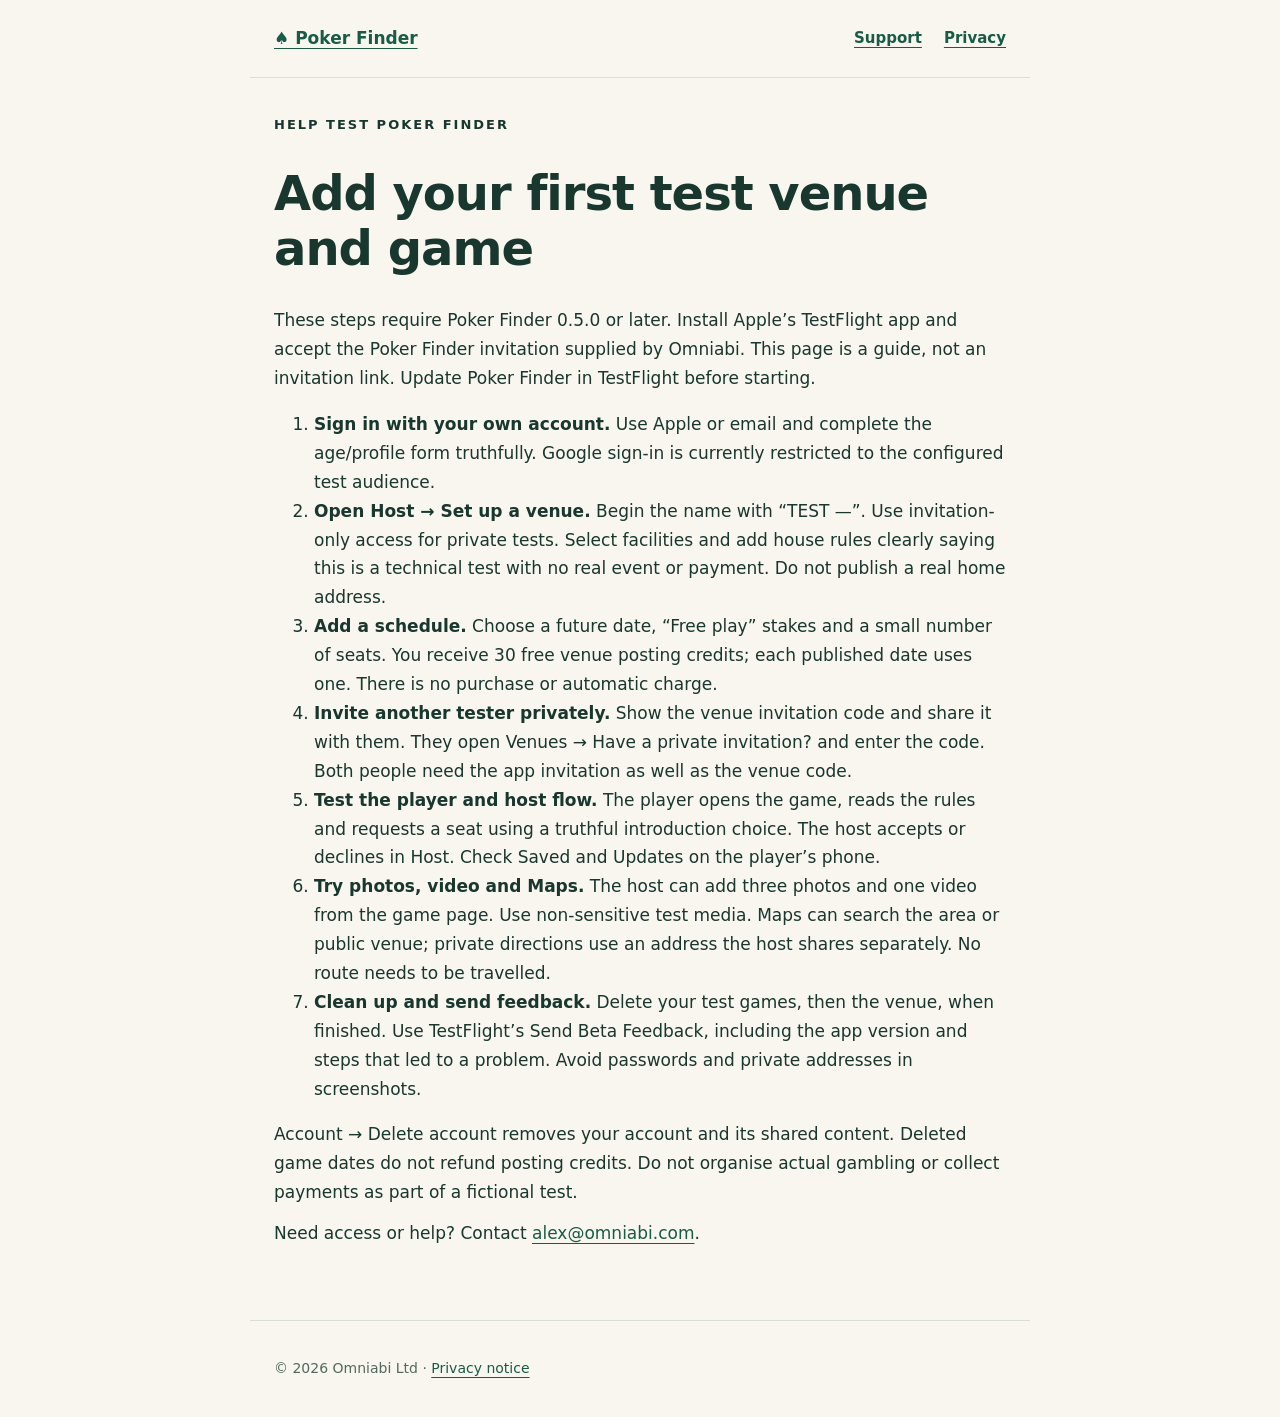
==== beta.html @ f82c7d9d "Add map privacy details and beta host guide" ====
<!doctype html>
<html lang="en"><head><meta charset="utf-8"><meta name="viewport" content="width=device-width,initial-scale=1"><title>Beta host guide · Poker Finder</title><link rel="stylesheet" href="style.css"></head><body><header><a href="./">♠ Poker Finder</a><nav aria-label="Main navigation"><a href="./">Support</a><a href="privacy.html">Privacy</a></nav></header><main><p class="eyebrow">Help test Poker Finder</p><h1>Add your first test venue and game</h1><p>These steps require Poker Finder 0.5.0 or later. Install Apple’s TestFlight app and accept the Poker Finder invitation supplied by Omniabi. This page is a guide, not an invitation link. Update Poker Finder in TestFlight before starting.</p><ol><li><strong>Sign in with your own account.</strong> Use Apple or email and complete the age/profile form truthfully. Google sign-in is currently restricted to the configured test audience.</li><li><strong>Open Host → Set up a venue.</strong> Begin the name with “TEST —”. Use invitation-only access for private tests. Select facilities and add house rules clearly saying this is a technical test with no real event or payment. Do not publish a real home address.</li><li><strong>Add a schedule.</strong> Choose a future date, “Free play” stakes and a small number of seats. You receive 30 free venue posting credits; each published date uses one. There is no purchase or automatic charge.</li><li><strong>Invite another tester privately.</strong> Show the venue invitation code and share it with them. They open Venues → Have a private invitation? and enter the code. Both people need the app invitation as well as the venue code.</li><li><strong>Test the player and host flow.</strong> The player opens the game, reads the rules and requests a seat using a truthful introduction choice. The host accepts or declines in Host. Check Saved and Updates on the player’s phone.</li><li><strong>Try photos, video and Maps.</strong> The host can add three photos and one video from the game page. Use non-sensitive test media. Maps can search the area or public venue; private directions use an address the host shares separately. No route needs to be travelled.</li><li><strong>Clean up and send feedback.</strong> Delete your test games, then the venue, when finished. Use TestFlight’s Send Beta Feedback, including the app version and steps that led to a problem. Avoid passwords and private addresses in screenshots.</li></ol><p>Account → Delete account removes your account and its shared content. Deleted game dates do not refund posting credits. Do not organise actual gambling or collect payments as part of a fictional test.</p><p>Need access or help? Contact <a href="mailto:alex@omniabi.com">alex@omniabi.com</a>.</p></main><footer><p>© 2026 Omniabi Ltd · <a href="privacy.html">Privacy notice</a></p></footer></body></html>
---- style.css ----
*{box-sizing:border-box}body{margin:0;background:#f8f6ef;color:#18372e;font:17px/1.7 system-ui,-apple-system,sans-serif}header,main,footer{max-width:780px;margin:auto;padding:24px}header{display:flex;justify-content:space-between;align-items:center;border-bottom:1px solid #d9ded7;gap:20px}header a{font-weight:700}a{color:#185c48;text-underline-offset:4px}nav{display:flex;gap:22px;font-size:15px}h1{font-size:clamp(32px,6vw,48px);line-height:1.15;letter-spacing:-1px;margin:30px 0}h2{font-size:22px;margin:36px 0 10px}p{margin:12px 0}footer{font-size:14px;border-top:1px solid #d9ded7;margin-top:36px;color:#52695f}.eyebrow{font-size:13px;font-weight:700;letter-spacing:2px;text-transform:uppercase}.card{padding:24px;border:1px solid #d9ded7;border-radius:18px;margin:28px 0;background:white}:focus-visible{outline:3px solid #b9792a;outline-offset:4px}@media(max-width:480px){header{align-items:flex-start;flex-direction:column}main{padding-top:12px}}
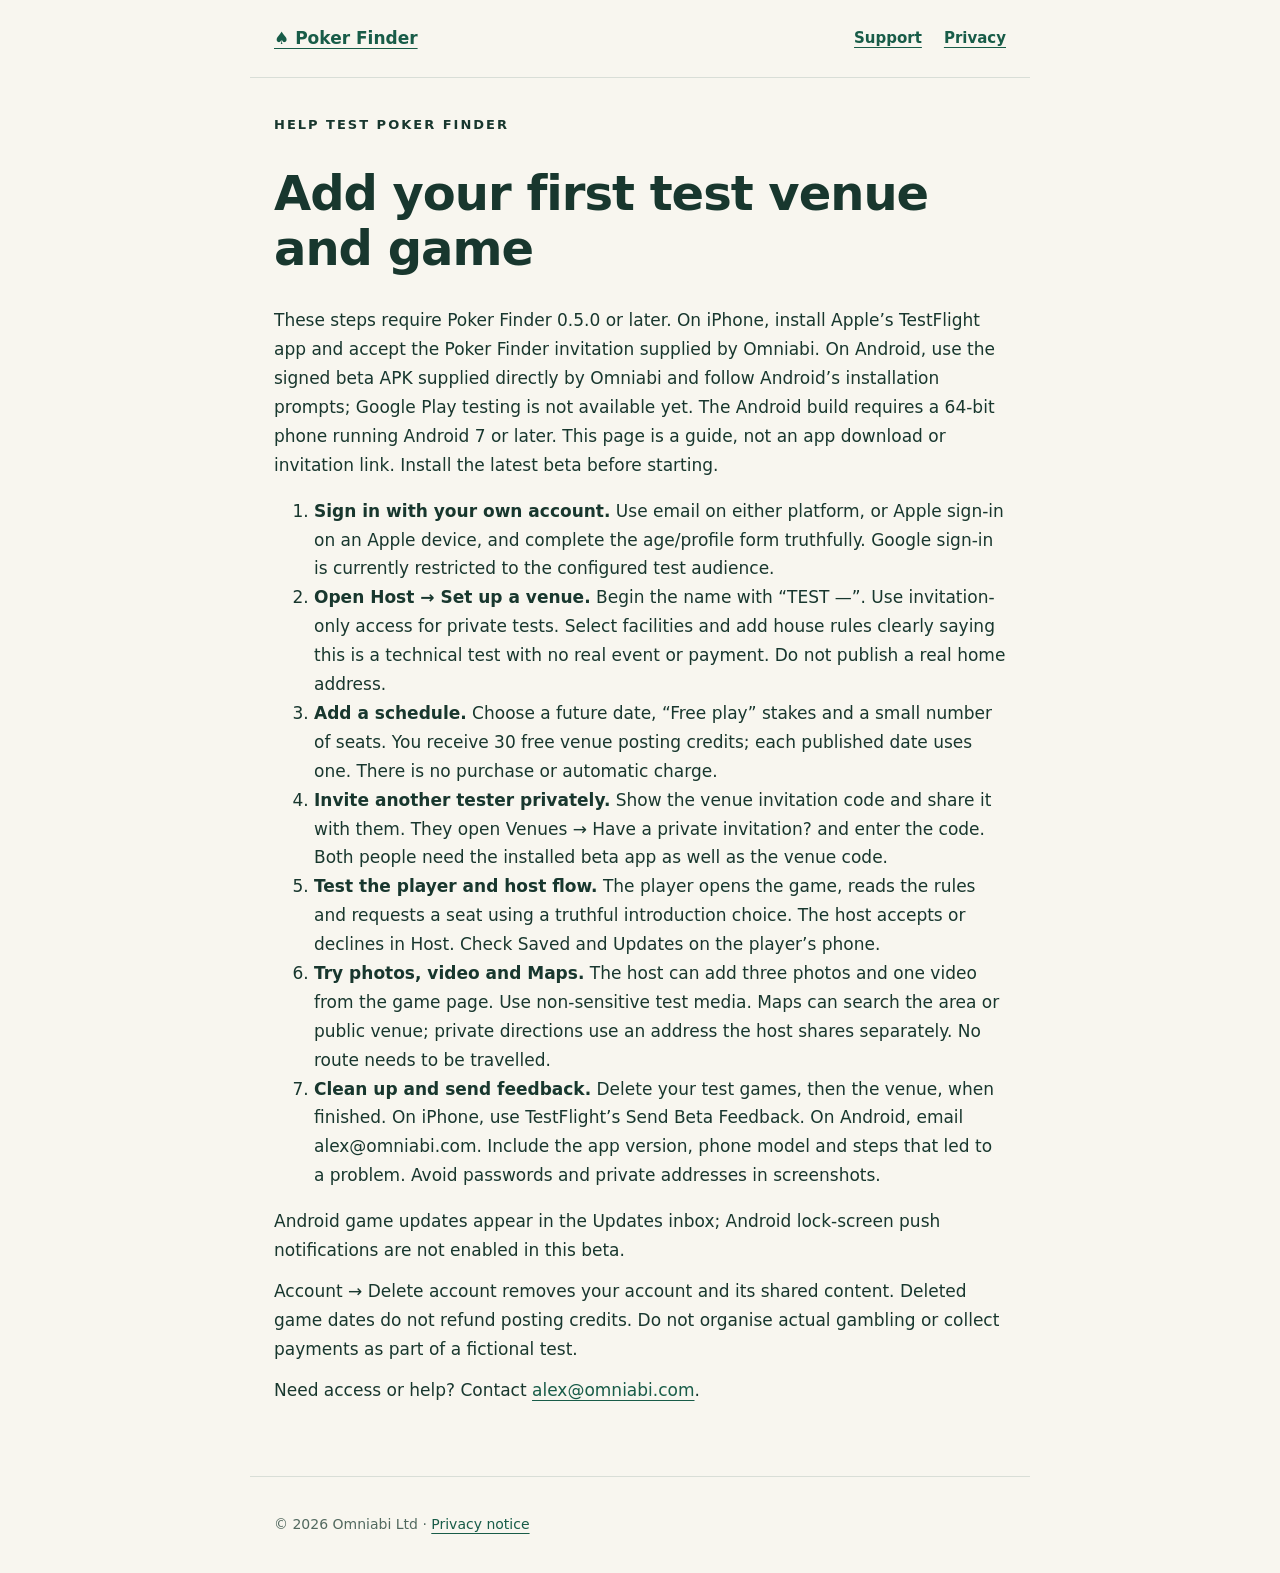
==== commit 8164eaec: "Document Android beta access and Maps privacy" ====
--- a/beta.html
+++ b/beta.html
@@ -1,2 +1,2 @@
 <!doctype html>
-<html lang="en"><head><meta charset="utf-8"><meta name="viewport" content="width=device-width,initial-scale=1"><title>Beta host guide · Poker Finder</title><link rel="stylesheet" href="style.css"></head><body><header><a href="./">♠ Poker Finder</a><nav aria-label="Main navigation"><a href="./">Support</a><a href="privacy.html">Privacy</a></nav></header><main><p class="eyebrow">Help test Poker Finder</p><h1>Add your first test venue and game</h1><p>These steps require Poker Finder 0.5.0 or later. Install Apple’s TestFlight app and accept the Poker Finder invitation supplied by Omniabi. This page is a guide, not an invitation link. Update Poker Finder in TestFlight before starting.</p><ol><li><strong>Sign in with your own account.</strong> Use Apple or email and complete the age/profile form truthfully. Google sign-in is currently restricted to the configured test audience.</li><li><strong>Open Host → Set up a venue.</strong> Begin the name with “TEST —”. Use invitation-only access for private tests. Select facilities and add house rules clearly saying this is a technical test with no real event or payment. Do not publish a real home address.</li><li><strong>Add a schedule.</strong> Choose a future date, “Free play” stakes and a small number of seats. You receive 30 free venue posting credits; each published date uses one. There is no purchase or automatic charge.</li><li><strong>Invite another tester privately.</strong> Show the venue invitation code and share it with them. They open Venues → Have a private invitation? and enter the code. Both people need the app invitation as well as the venue code.</li><li><strong>Test the player and host flow.</strong> The player opens the game, reads the rules and requests a seat using a truthful introduction choice. The host accepts or declines in Host. Check Saved and Updates on the player’s phone.</li><li><strong>Try photos, video and Maps.</strong> The host can add three photos and one video from the game page. Use non-sensitive test media. Maps can search the area or public venue; private directions use an address the host shares separately. No route needs to be travelled.</li><li><strong>Clean up and send feedback.</strong> Delete your test games, then the venue, when finished. Use TestFlight’s Send Beta Feedback, including the app version and steps that led to a problem. Avoid passwords and private addresses in screenshots.</li></ol><p>Account → Delete account removes your account and its shared content. Deleted game dates do not refund posting credits. Do not organise actual gambling or collect payments as part of a fictional test.</p><p>Need access or help? Contact <a href="mailto:alex@omniabi.com">alex@omniabi.com</a>.</p></main><footer><p>© 2026 Omniabi Ltd · <a href="privacy.html">Privacy notice</a></p></footer></body></html>
+<html lang="en"><head><meta charset="utf-8"><meta name="viewport" content="width=device-width,initial-scale=1"><title>Beta host guide · Poker Finder</title><link rel="stylesheet" href="style.css"></head><body><header><a href="./">♠ Poker Finder</a><nav aria-label="Main navigation"><a href="./">Support</a><a href="privacy.html">Privacy</a></nav></header><main><p class="eyebrow">Help test Poker Finder</p><h1>Add your first test venue and game</h1><p>These steps require Poker Finder 0.5.0 or later. On iPhone, install Apple’s TestFlight app and accept the Poker Finder invitation supplied by Omniabi. On Android, use the signed beta APK supplied directly by Omniabi and follow Android’s installation prompts; Google Play testing is not available yet. The Android build requires a 64-bit phone running Android 7 or later. This page is a guide, not an app download or invitation link. Install the latest beta before starting.</p><ol><li><strong>Sign in with your own account.</strong> Use email on either platform, or Apple sign-in on an Apple device, and complete the age/profile form truthfully. Google sign-in is currently restricted to the configured test audience.</li><li><strong>Open Host → Set up a venue.</strong> Begin the name with “TEST —”. Use invitation-only access for private tests. Select facilities and add house rules clearly saying this is a technical test with no real event or payment. Do not publish a real home address.</li><li><strong>Add a schedule.</strong> Choose a future date, “Free play” stakes and a small number of seats. You receive 30 free venue posting credits; each published date uses one. There is no purchase or automatic charge.</li><li><strong>Invite another tester privately.</strong> Show the venue invitation code and share it with them. They open Venues → Have a private invitation? and enter the code. Both people need the installed beta app as well as the venue code.</li><li><strong>Test the player and host flow.</strong> The player opens the game, reads the rules and requests a seat using a truthful introduction choice. The host accepts or declines in Host. Check Saved and Updates on the player’s phone.</li><li><strong>Try photos, video and Maps.</strong> The host can add three photos and one video from the game page. Use non-sensitive test media. Maps can search the area or public venue; private directions use an address the host shares separately. No route needs to be travelled.</li><li><strong>Clean up and send feedback.</strong> Delete your test games, then the venue, when finished. On iPhone, use TestFlight’s Send Beta Feedback. On Android, email alex@omniabi.com. Include the app version, phone model and steps that led to a problem. Avoid passwords and private addresses in screenshots.</li></ol><p>Android game updates appear in the Updates inbox; Android lock-screen push notifications are not enabled in this beta.</p><p>Account → Delete account removes your account and its shared content. Deleted game dates do not refund posting credits. Do not organise actual gambling or collect payments as part of a fictional test.</p><p>Need access or help? Contact <a href="mailto:alex@omniabi.com">alex@omniabi.com</a>.</p></main><footer><p>© 2026 Omniabi Ltd · <a href="privacy.html">Privacy notice</a></p></footer></body></html>
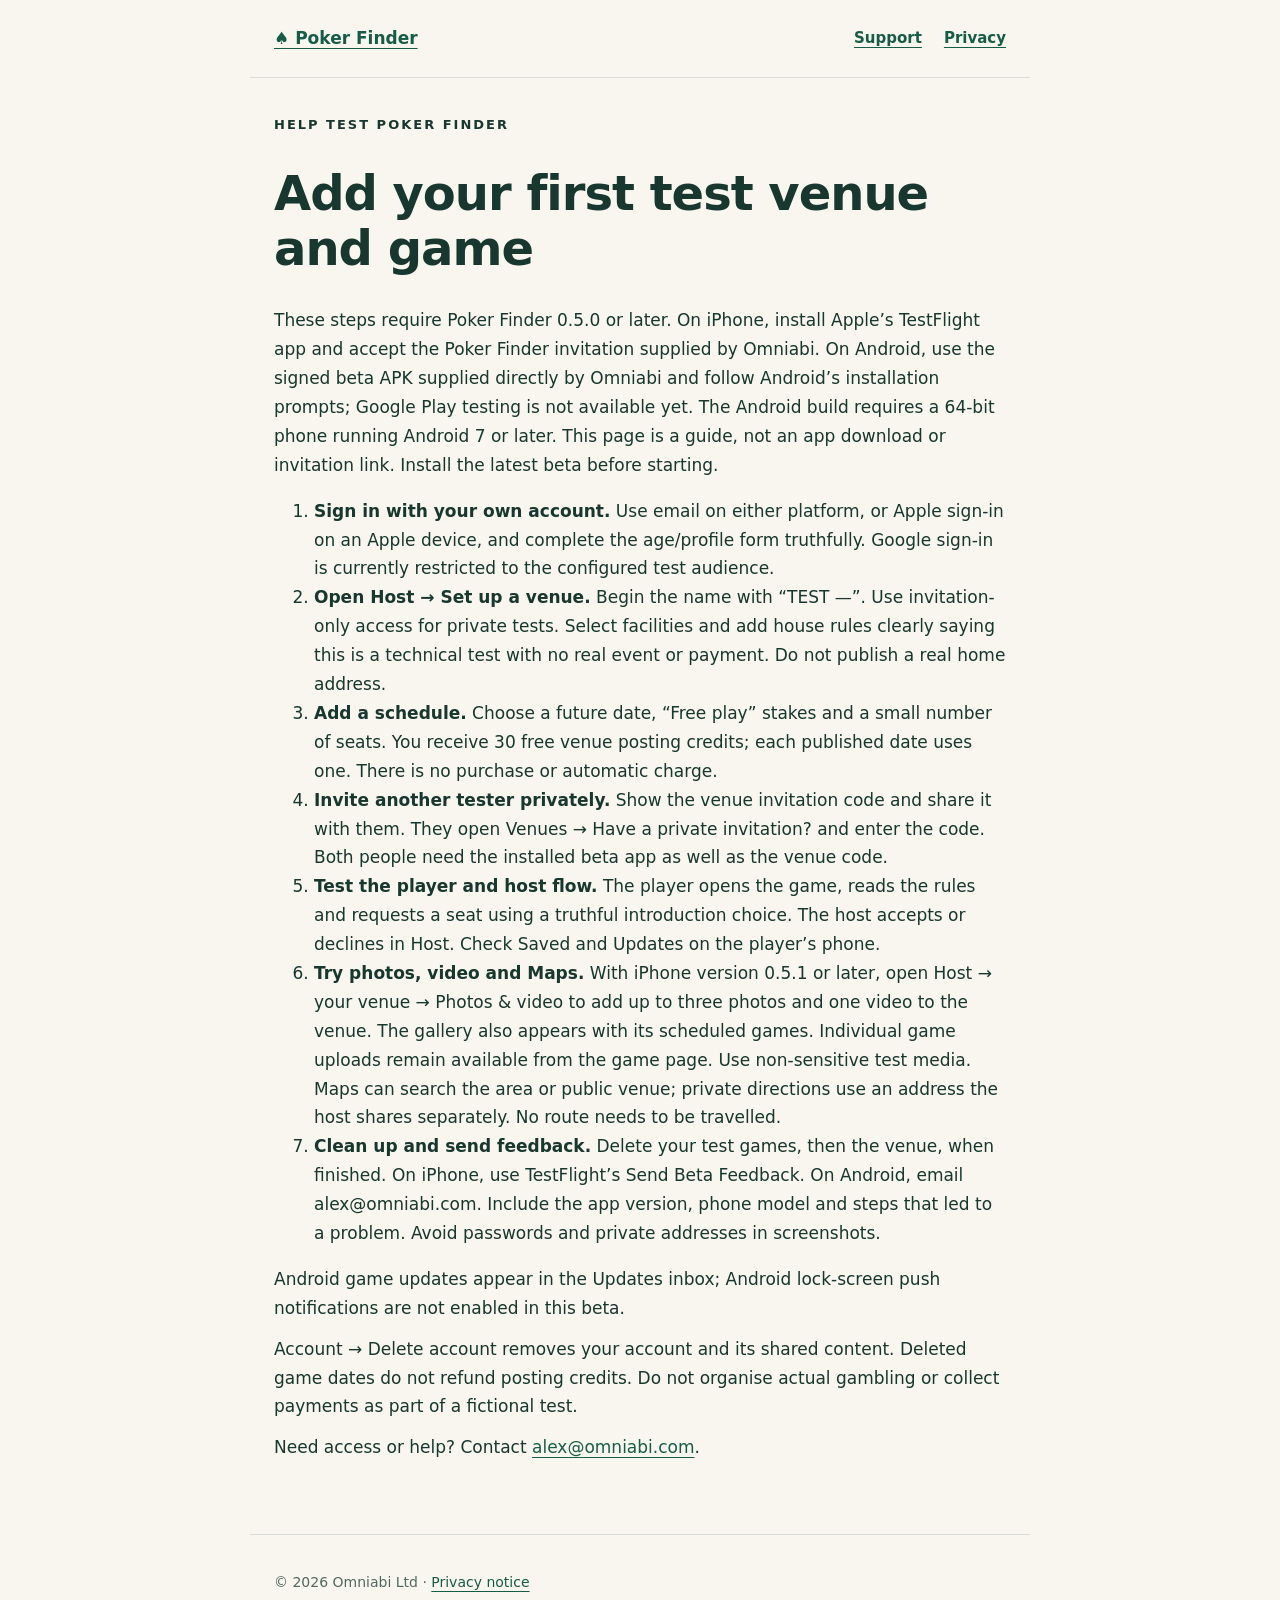
==== commit 73ac48f5: "Explain venue galleries in beta guide and privacy notice" ====
--- a/beta.html
+++ b/beta.html
@@ -1,2 +1,2 @@
 <!doctype html>
-<html lang="en"><head><meta charset="utf-8"><meta name="viewport" content="width=device-width,initial-scale=1"><title>Beta host guide · Poker Finder</title><link rel="stylesheet" href="style.css"></head><body><header><a href="./">♠ Poker Finder</a><nav aria-label="Main navigation"><a href="./">Support</a><a href="privacy.html">Privacy</a></nav></header><main><p class="eyebrow">Help test Poker Finder</p><h1>Add your first test venue and game</h1><p>These steps require Poker Finder 0.5.0 or later. On iPhone, install Apple’s TestFlight app and accept the Poker Finder invitation supplied by Omniabi. On Android, use the signed beta APK supplied directly by Omniabi and follow Android’s installation prompts; Google Play testing is not available yet. The Android build requires a 64-bit phone running Android 7 or later. This page is a guide, not an app download or invitation link. Install the latest beta before starting.</p><ol><li><strong>Sign in with your own account.</strong> Use email on either platform, or Apple sign-in on an Apple device, and complete the age/profile form truthfully. Google sign-in is currently restricted to the configured test audience.</li><li><strong>Open Host → Set up a venue.</strong> Begin the name with “TEST —”. Use invitation-only access for private tests. Select facilities and add house rules clearly saying this is a technical test with no real event or payment. Do not publish a real home address.</li><li><strong>Add a schedule.</strong> Choose a future date, “Free play” stakes and a small number of seats. You receive 30 free venue posting credits; each published date uses one. There is no purchase or automatic charge.</li><li><strong>Invite another tester privately.</strong> Show the venue invitation code and share it with them. They open Venues → Have a private invitation? and enter the code. Both people need the installed beta app as well as the venue code.</li><li><strong>Test the player and host flow.</strong> The player opens the game, reads the rules and requests a seat using a truthful introduction choice. The host accepts or declines in Host. Check Saved and Updates on the player’s phone.</li><li><strong>Try photos, video and Maps.</strong> The host can add three photos and one video from the game page. Use non-sensitive test media. Maps can search the area or public venue; private directions use an address the host shares separately. No route needs to be travelled.</li><li><strong>Clean up and send feedback.</strong> Delete your test games, then the venue, when finished. On iPhone, use TestFlight’s Send Beta Feedback. On Android, email alex@omniabi.com. Include the app version, phone model and steps that led to a problem. Avoid passwords and private addresses in screenshots.</li></ol><p>Android game updates appear in the Updates inbox; Android lock-screen push notifications are not enabled in this beta.</p><p>Account → Delete account removes your account and its shared content. Deleted game dates do not refund posting credits. Do not organise actual gambling or collect payments as part of a fictional test.</p><p>Need access or help? Contact <a href="mailto:alex@omniabi.com">alex@omniabi.com</a>.</p></main><footer><p>© 2026 Omniabi Ltd · <a href="privacy.html">Privacy notice</a></p></footer></body></html>
+<html lang="en"><head><meta charset="utf-8"><meta name="viewport" content="width=device-width,initial-scale=1"><title>Beta host guide · Poker Finder</title><link rel="stylesheet" href="style.css"></head><body><header><a href="./">♠ Poker Finder</a><nav aria-label="Main navigation"><a href="./">Support</a><a href="privacy.html">Privacy</a></nav></header><main><p class="eyebrow">Help test Poker Finder</p><h1>Add your first test venue and game</h1><p>These steps require Poker Finder 0.5.0 or later. On iPhone, install Apple’s TestFlight app and accept the Poker Finder invitation supplied by Omniabi. On Android, use the signed beta APK supplied directly by Omniabi and follow Android’s installation prompts; Google Play testing is not available yet. The Android build requires a 64-bit phone running Android 7 or later. This page is a guide, not an app download or invitation link. Install the latest beta before starting.</p><ol><li><strong>Sign in with your own account.</strong> Use email on either platform, or Apple sign-in on an Apple device, and complete the age/profile form truthfully. Google sign-in is currently restricted to the configured test audience.</li><li><strong>Open Host → Set up a venue.</strong> Begin the name with “TEST —”. Use invitation-only access for private tests. Select facilities and add house rules clearly saying this is a technical test with no real event or payment. Do not publish a real home address.</li><li><strong>Add a schedule.</strong> Choose a future date, “Free play” stakes and a small number of seats. You receive 30 free venue posting credits; each published date uses one. There is no purchase or automatic charge.</li><li><strong>Invite another tester privately.</strong> Show the venue invitation code and share it with them. They open Venues → Have a private invitation? and enter the code. Both people need the installed beta app as well as the venue code.</li><li><strong>Test the player and host flow.</strong> The player opens the game, reads the rules and requests a seat using a truthful introduction choice. The host accepts or declines in Host. Check Saved and Updates on the player’s phone.</li><li><strong>Try photos, video and Maps.</strong> With iPhone version 0.5.1 or later, open Host → your venue → Photos &amp; video to add up to three photos and one video to the venue. The gallery also appears with its scheduled games. Individual game uploads remain available from the game page. Use non-sensitive test media. Maps can search the area or public venue; private directions use an address the host shares separately. No route needs to be travelled.</li><li><strong>Clean up and send feedback.</strong> Delete your test games, then the venue, when finished. On iPhone, use TestFlight’s Send Beta Feedback. On Android, email alex@omniabi.com. Include the app version, phone model and steps that led to a problem. Avoid passwords and private addresses in screenshots.</li></ol><p>Android game updates appear in the Updates inbox; Android lock-screen push notifications are not enabled in this beta.</p><p>Account → Delete account removes your account and its shared content. Deleted game dates do not refund posting credits. Do not organise actual gambling or collect payments as part of a fictional test.</p><p>Need access or help? Contact <a href="mailto:alex@omniabi.com">alex@omniabi.com</a>.</p></main><footer><p>© 2026 Omniabi Ltd · <a href="privacy.html">Privacy notice</a></p></footer></body></html>
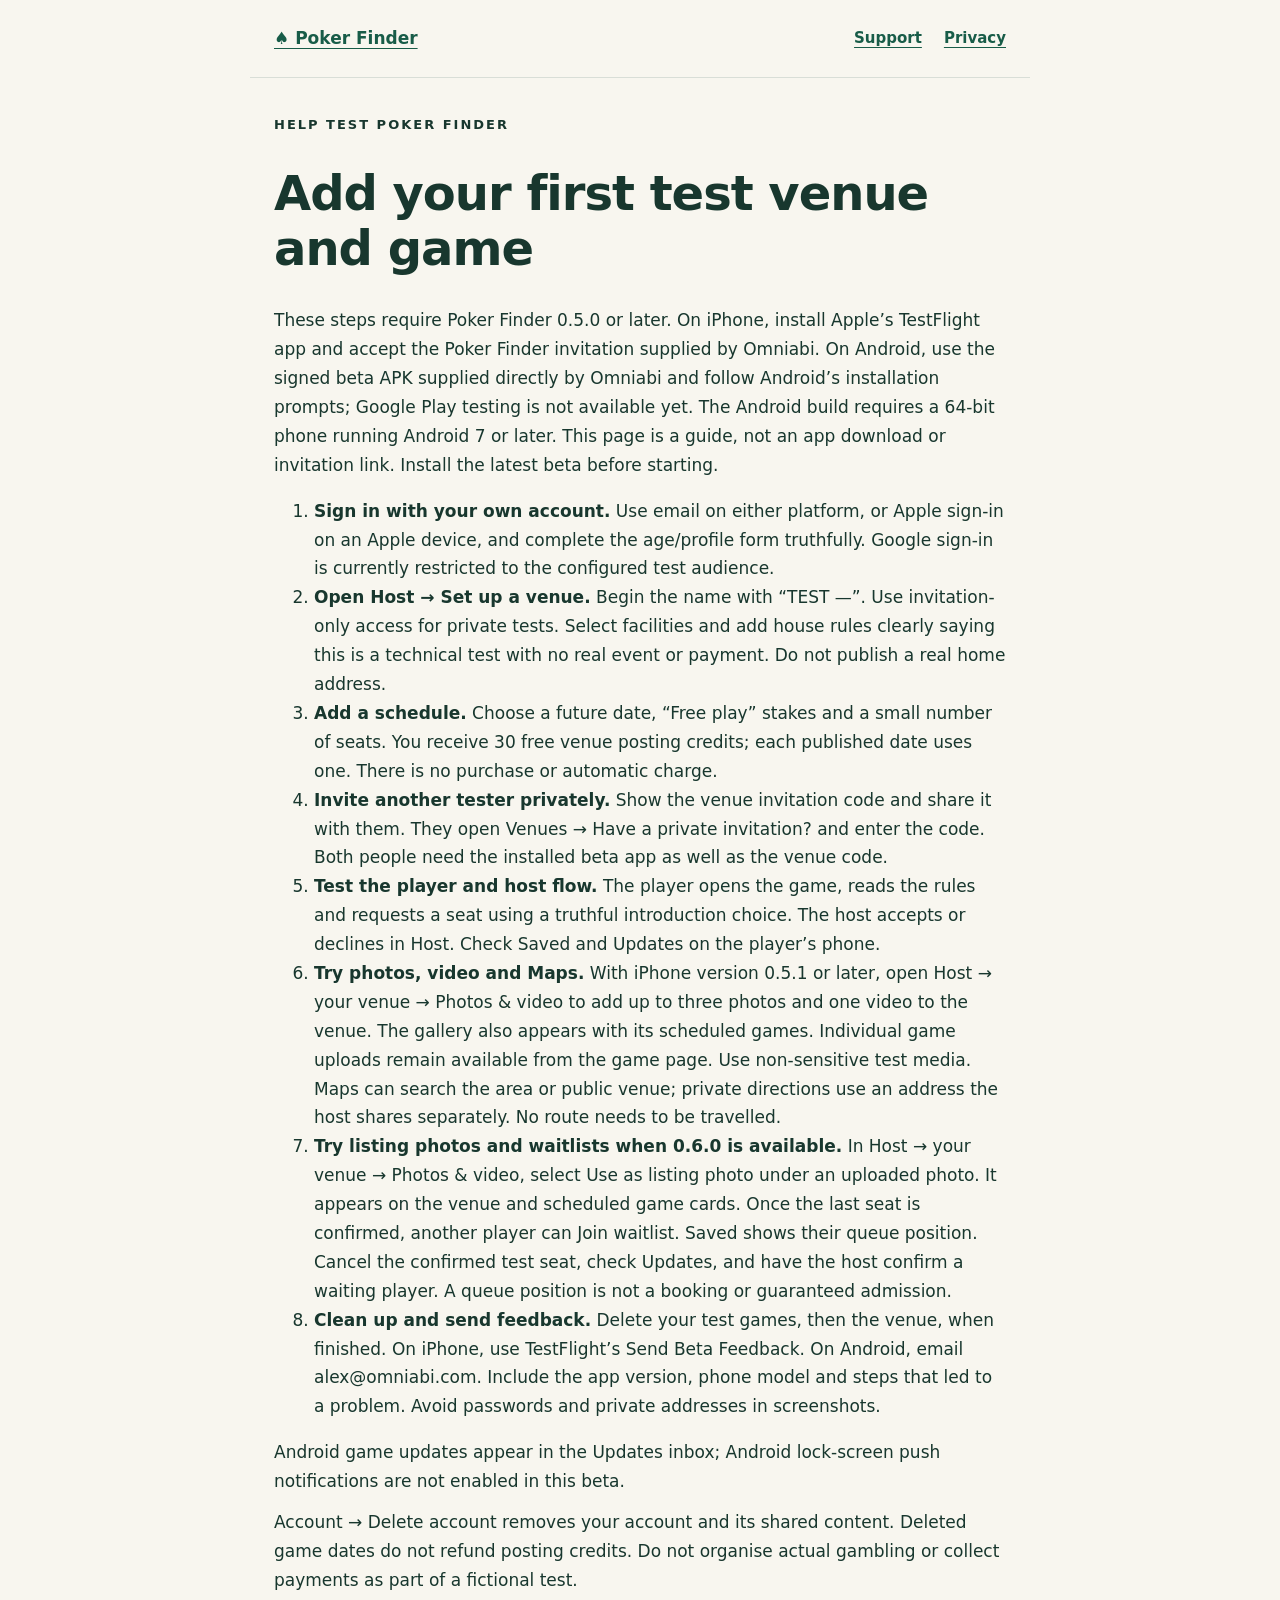
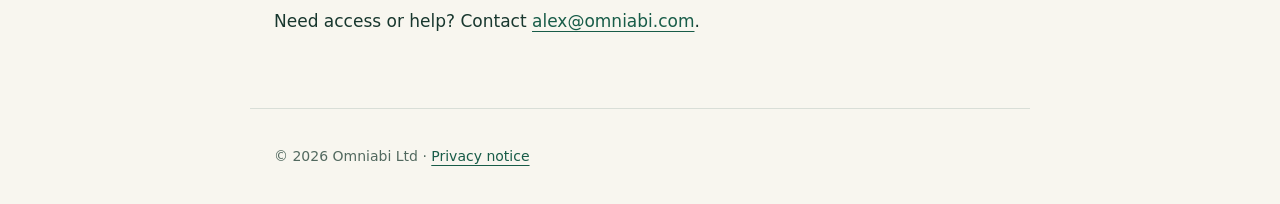
==== commit cc6c4b85: "Explain listing photo visibility and beta waitlists" ====
--- a/beta.html
+++ b/beta.html
@@ -1,2 +1,2 @@
 <!doctype html>
-<html lang="en"><head><meta charset="utf-8"><meta name="viewport" content="width=device-width,initial-scale=1"><title>Beta host guide · Poker Finder</title><link rel="stylesheet" href="style.css"></head><body><header><a href="./">♠ Poker Finder</a><nav aria-label="Main navigation"><a href="./">Support</a><a href="privacy.html">Privacy</a></nav></header><main><p class="eyebrow">Help test Poker Finder</p><h1>Add your first test venue and game</h1><p>These steps require Poker Finder 0.5.0 or later. On iPhone, install Apple’s TestFlight app and accept the Poker Finder invitation supplied by Omniabi. On Android, use the signed beta APK supplied directly by Omniabi and follow Android’s installation prompts; Google Play testing is not available yet. The Android build requires a 64-bit phone running Android 7 or later. This page is a guide, not an app download or invitation link. Install the latest beta before starting.</p><ol><li><strong>Sign in with your own account.</strong> Use email on either platform, or Apple sign-in on an Apple device, and complete the age/profile form truthfully. Google sign-in is currently restricted to the configured test audience.</li><li><strong>Open Host → Set up a venue.</strong> Begin the name with “TEST —”. Use invitation-only access for private tests. Select facilities and add house rules clearly saying this is a technical test with no real event or payment. Do not publish a real home address.</li><li><strong>Add a schedule.</strong> Choose a future date, “Free play” stakes and a small number of seats. You receive 30 free venue posting credits; each published date uses one. There is no purchase or automatic charge.</li><li><strong>Invite another tester privately.</strong> Show the venue invitation code and share it with them. They open Venues → Have a private invitation? and enter the code. Both people need the installed beta app as well as the venue code.</li><li><strong>Test the player and host flow.</strong> The player opens the game, reads the rules and requests a seat using a truthful introduction choice. The host accepts or declines in Host. Check Saved and Updates on the player’s phone.</li><li><strong>Try photos, video and Maps.</strong> With iPhone version 0.5.1 or later, open Host → your venue → Photos &amp; video to add up to three photos and one video to the venue. The gallery also appears with its scheduled games. Individual game uploads remain available from the game page. Use non-sensitive test media. Maps can search the area or public venue; private directions use an address the host shares separately. No route needs to be travelled.</li><li><strong>Clean up and send feedback.</strong> Delete your test games, then the venue, when finished. On iPhone, use TestFlight’s Send Beta Feedback. On Android, email alex@omniabi.com. Include the app version, phone model and steps that led to a problem. Avoid passwords and private addresses in screenshots.</li></ol><p>Android game updates appear in the Updates inbox; Android lock-screen push notifications are not enabled in this beta.</p><p>Account → Delete account removes your account and its shared content. Deleted game dates do not refund posting credits. Do not organise actual gambling or collect payments as part of a fictional test.</p><p>Need access or help? Contact <a href="mailto:alex@omniabi.com">alex@omniabi.com</a>.</p></main><footer><p>© 2026 Omniabi Ltd · <a href="privacy.html">Privacy notice</a></p></footer></body></html>
+<html lang="en"><head><meta charset="utf-8"><meta name="viewport" content="width=device-width,initial-scale=1"><title>Beta host guide · Poker Finder</title><link rel="stylesheet" href="style.css"></head><body><header><a href="./">♠ Poker Finder</a><nav aria-label="Main navigation"><a href="./">Support</a><a href="privacy.html">Privacy</a></nav></header><main><p class="eyebrow">Help test Poker Finder</p><h1>Add your first test venue and game</h1><p>These steps require Poker Finder 0.5.0 or later. On iPhone, install Apple’s TestFlight app and accept the Poker Finder invitation supplied by Omniabi. On Android, use the signed beta APK supplied directly by Omniabi and follow Android’s installation prompts; Google Play testing is not available yet. The Android build requires a 64-bit phone running Android 7 or later. This page is a guide, not an app download or invitation link. Install the latest beta before starting.</p><ol><li><strong>Sign in with your own account.</strong> Use email on either platform, or Apple sign-in on an Apple device, and complete the age/profile form truthfully. Google sign-in is currently restricted to the configured test audience.</li><li><strong>Open Host → Set up a venue.</strong> Begin the name with “TEST —”. Use invitation-only access for private tests. Select facilities and add house rules clearly saying this is a technical test with no real event or payment. Do not publish a real home address.</li><li><strong>Add a schedule.</strong> Choose a future date, “Free play” stakes and a small number of seats. You receive 30 free venue posting credits; each published date uses one. There is no purchase or automatic charge.</li><li><strong>Invite another tester privately.</strong> Show the venue invitation code and share it with them. They open Venues → Have a private invitation? and enter the code. Both people need the installed beta app as well as the venue code.</li><li><strong>Test the player and host flow.</strong> The player opens the game, reads the rules and requests a seat using a truthful introduction choice. The host accepts or declines in Host. Check Saved and Updates on the player’s phone.</li><li><strong>Try photos, video and Maps.</strong> With iPhone version 0.5.1 or later, open Host → your venue → Photos &amp; video to add up to three photos and one video to the venue. The gallery also appears with its scheduled games. Individual game uploads remain available from the game page. Use non-sensitive test media. Maps can search the area or public venue; private directions use an address the host shares separately. No route needs to be travelled.</li><li><strong>Try listing photos and waitlists when 0.6.0 is available.</strong> In Host → your venue → Photos &amp; video, select Use as listing photo under an uploaded photo. It appears on the venue and scheduled game cards. Once the last seat is confirmed, another player can Join waitlist. Saved shows their queue position. Cancel the confirmed test seat, check Updates, and have the host confirm a waiting player. A queue position is not a booking or guaranteed admission.</li><li><strong>Clean up and send feedback.</strong> Delete your test games, then the venue, when finished. On iPhone, use TestFlight’s Send Beta Feedback. On Android, email alex@omniabi.com. Include the app version, phone model and steps that led to a problem. Avoid passwords and private addresses in screenshots.</li></ol><p>Android game updates appear in the Updates inbox; Android lock-screen push notifications are not enabled in this beta.</p><p>Account → Delete account removes your account and its shared content. Deleted game dates do not refund posting credits. Do not organise actual gambling or collect payments as part of a fictional test.</p><p>Need access or help? Contact <a href="mailto:alex@omniabi.com">alex@omniabi.com</a>.</p></main><footer><p>© 2026 Omniabi Ltd · <a href="privacy.html">Privacy notice</a></p></footer></body></html>
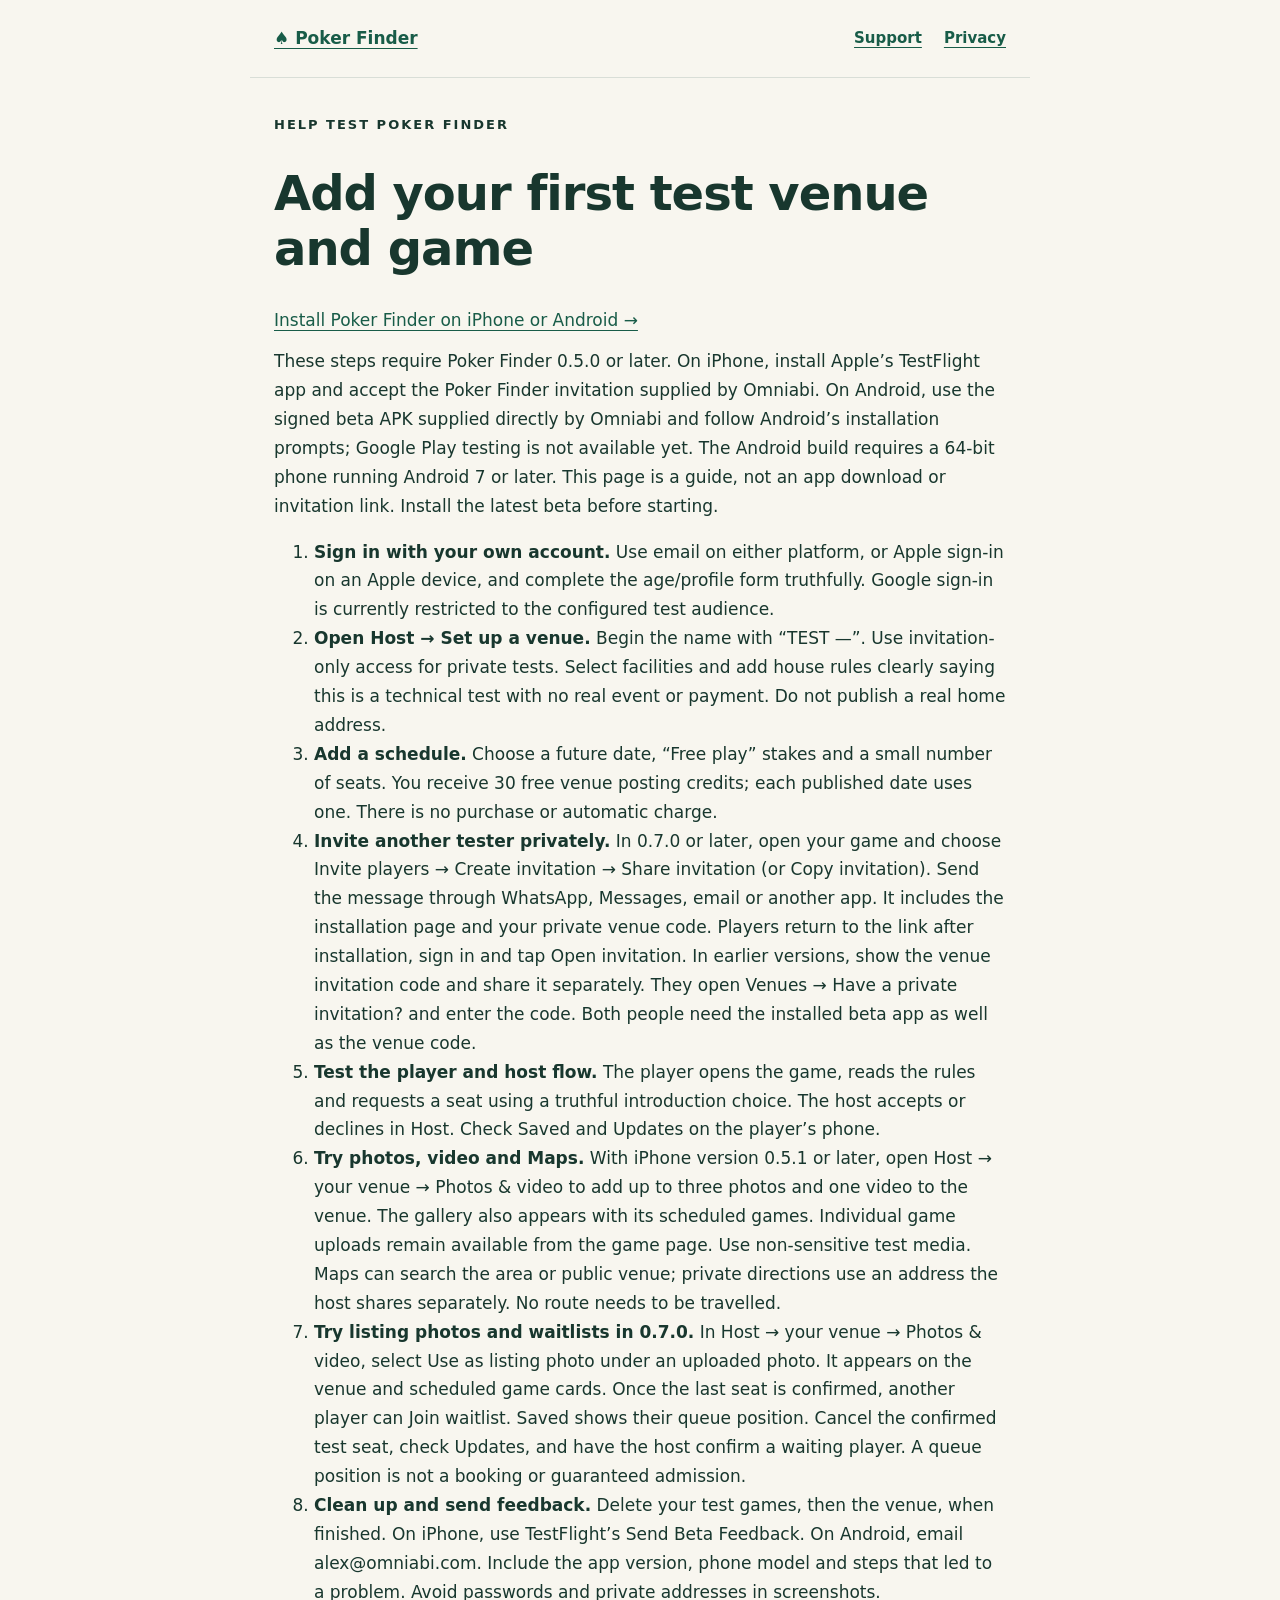
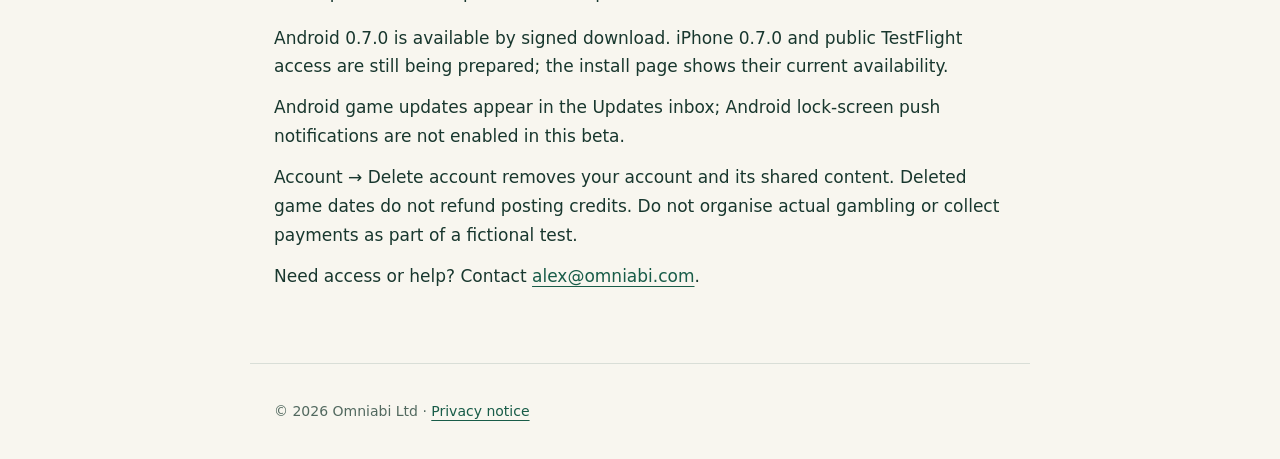
==== commit a79765de: "Add install-and-join invitations and signed Android download" ====
--- a/beta.html
+++ b/beta.html
@@ -1,2 +1,2 @@
 <!doctype html>
-<html lang="en"><head><meta charset="utf-8"><meta name="viewport" content="width=device-width,initial-scale=1"><title>Beta host guide · Poker Finder</title><link rel="stylesheet" href="style.css"></head><body><header><a href="./">♠ Poker Finder</a><nav aria-label="Main navigation"><a href="./">Support</a><a href="privacy.html">Privacy</a></nav></header><main><p class="eyebrow">Help test Poker Finder</p><h1>Add your first test venue and game</h1><p>These steps require Poker Finder 0.5.0 or later. On iPhone, install Apple’s TestFlight app and accept the Poker Finder invitation supplied by Omniabi. On Android, use the signed beta APK supplied directly by Omniabi and follow Android’s installation prompts; Google Play testing is not available yet. The Android build requires a 64-bit phone running Android 7 or later. This page is a guide, not an app download or invitation link. Install the latest beta before starting.</p><ol><li><strong>Sign in with your own account.</strong> Use email on either platform, or Apple sign-in on an Apple device, and complete the age/profile form truthfully. Google sign-in is currently restricted to the configured test audience.</li><li><strong>Open Host → Set up a venue.</strong> Begin the name with “TEST —”. Use invitation-only access for private tests. Select facilities and add house rules clearly saying this is a technical test with no real event or payment. Do not publish a real home address.</li><li><strong>Add a schedule.</strong> Choose a future date, “Free play” stakes and a small number of seats. You receive 30 free venue posting credits; each published date uses one. There is no purchase or automatic charge.</li><li><strong>Invite another tester privately.</strong> Show the venue invitation code and share it with them. They open Venues → Have a private invitation? and enter the code. Both people need the installed beta app as well as the venue code.</li><li><strong>Test the player and host flow.</strong> The player opens the game, reads the rules and requests a seat using a truthful introduction choice. The host accepts or declines in Host. Check Saved and Updates on the player’s phone.</li><li><strong>Try photos, video and Maps.</strong> With iPhone version 0.5.1 or later, open Host → your venue → Photos &amp; video to add up to three photos and one video to the venue. The gallery also appears with its scheduled games. Individual game uploads remain available from the game page. Use non-sensitive test media. Maps can search the area or public venue; private directions use an address the host shares separately. No route needs to be travelled.</li><li><strong>Try listing photos and waitlists when 0.6.0 is available.</strong> In Host → your venue → Photos &amp; video, select Use as listing photo under an uploaded photo. It appears on the venue and scheduled game cards. Once the last seat is confirmed, another player can Join waitlist. Saved shows their queue position. Cancel the confirmed test seat, check Updates, and have the host confirm a waiting player. A queue position is not a booking or guaranteed admission.</li><li><strong>Clean up and send feedback.</strong> Delete your test games, then the venue, when finished. On iPhone, use TestFlight’s Send Beta Feedback. On Android, email alex@omniabi.com. Include the app version, phone model and steps that led to a problem. Avoid passwords and private addresses in screenshots.</li></ol><p>Android game updates appear in the Updates inbox; Android lock-screen push notifications are not enabled in this beta.</p><p>Account → Delete account removes your account and its shared content. Deleted game dates do not refund posting credits. Do not organise actual gambling or collect payments as part of a fictional test.</p><p>Need access or help? Contact <a href="mailto:alex@omniabi.com">alex@omniabi.com</a>.</p></main><footer><p>© 2026 Omniabi Ltd · <a href="privacy.html">Privacy notice</a></p></footer></body></html>
+<html lang="en"><head><meta charset="utf-8"><meta name="viewport" content="width=device-width,initial-scale=1"><title>Beta host guide · Poker Finder</title><link rel="stylesheet" href="style.css"></head><body><header><a href="./">♠ Poker Finder</a><nav aria-label="Main navigation"><a href="./">Support</a><a href="privacy.html">Privacy</a></nav></header><main><p class="eyebrow">Help test Poker Finder</p><h1>Add your first test venue and game</h1><p><a href="join.html">Install Poker Finder on iPhone or Android →</a></p><p>These steps require Poker Finder 0.5.0 or later. On iPhone, install Apple’s TestFlight app and accept the Poker Finder invitation supplied by Omniabi. On Android, use the signed beta APK supplied directly by Omniabi and follow Android’s installation prompts; Google Play testing is not available yet. The Android build requires a 64-bit phone running Android 7 or later. This page is a guide, not an app download or invitation link. Install the latest beta before starting.</p><ol><li><strong>Sign in with your own account.</strong> Use email on either platform, or Apple sign-in on an Apple device, and complete the age/profile form truthfully. Google sign-in is currently restricted to the configured test audience.</li><li><strong>Open Host → Set up a venue.</strong> Begin the name with “TEST —”. Use invitation-only access for private tests. Select facilities and add house rules clearly saying this is a technical test with no real event or payment. Do not publish a real home address.</li><li><strong>Add a schedule.</strong> Choose a future date, “Free play” stakes and a small number of seats. You receive 30 free venue posting credits; each published date uses one. There is no purchase or automatic charge.</li><li><strong>Invite another tester privately.</strong> In 0.7.0 or later, open your game and choose Invite players → Create invitation → Share invitation (or Copy invitation). Send the message through WhatsApp, Messages, email or another app. It includes the installation page and your private venue code. Players return to the link after installation, sign in and tap Open invitation. In earlier versions, show the venue invitation code and share it separately. They open Venues → Have a private invitation? and enter the code. Both people need the installed beta app as well as the venue code.</li><li><strong>Test the player and host flow.</strong> The player opens the game, reads the rules and requests a seat using a truthful introduction choice. The host accepts or declines in Host. Check Saved and Updates on the player’s phone.</li><li><strong>Try photos, video and Maps.</strong> With iPhone version 0.5.1 or later, open Host → your venue → Photos &amp; video to add up to three photos and one video to the venue. The gallery also appears with its scheduled games. Individual game uploads remain available from the game page. Use non-sensitive test media. Maps can search the area or public venue; private directions use an address the host shares separately. No route needs to be travelled.</li><li><strong>Try listing photos and waitlists in 0.7.0.</strong> In Host → your venue → Photos &amp; video, select Use as listing photo under an uploaded photo. It appears on the venue and scheduled game cards. Once the last seat is confirmed, another player can Join waitlist. Saved shows their queue position. Cancel the confirmed test seat, check Updates, and have the host confirm a waiting player. A queue position is not a booking or guaranteed admission.</li><li><strong>Clean up and send feedback.</strong> Delete your test games, then the venue, when finished. On iPhone, use TestFlight’s Send Beta Feedback. On Android, email alex@omniabi.com. Include the app version, phone model and steps that led to a problem. Avoid passwords and private addresses in screenshots.</li></ol><p>Android 0.7.0 is available by signed download. iPhone 0.7.0 and public TestFlight access are still being prepared; the install page shows their current availability.</p><p>Android game updates appear in the Updates inbox; Android lock-screen push notifications are not enabled in this beta.</p><p>Account → Delete account removes your account and its shared content. Deleted game dates do not refund posting credits. Do not organise actual gambling or collect payments as part of a fictional test.</p><p>Need access or help? Contact <a href="mailto:alex@omniabi.com">alex@omniabi.com</a>.</p></main><footer><p>© 2026 Omniabi Ltd · <a href="privacy.html">Privacy notice</a></p></footer></body></html>
